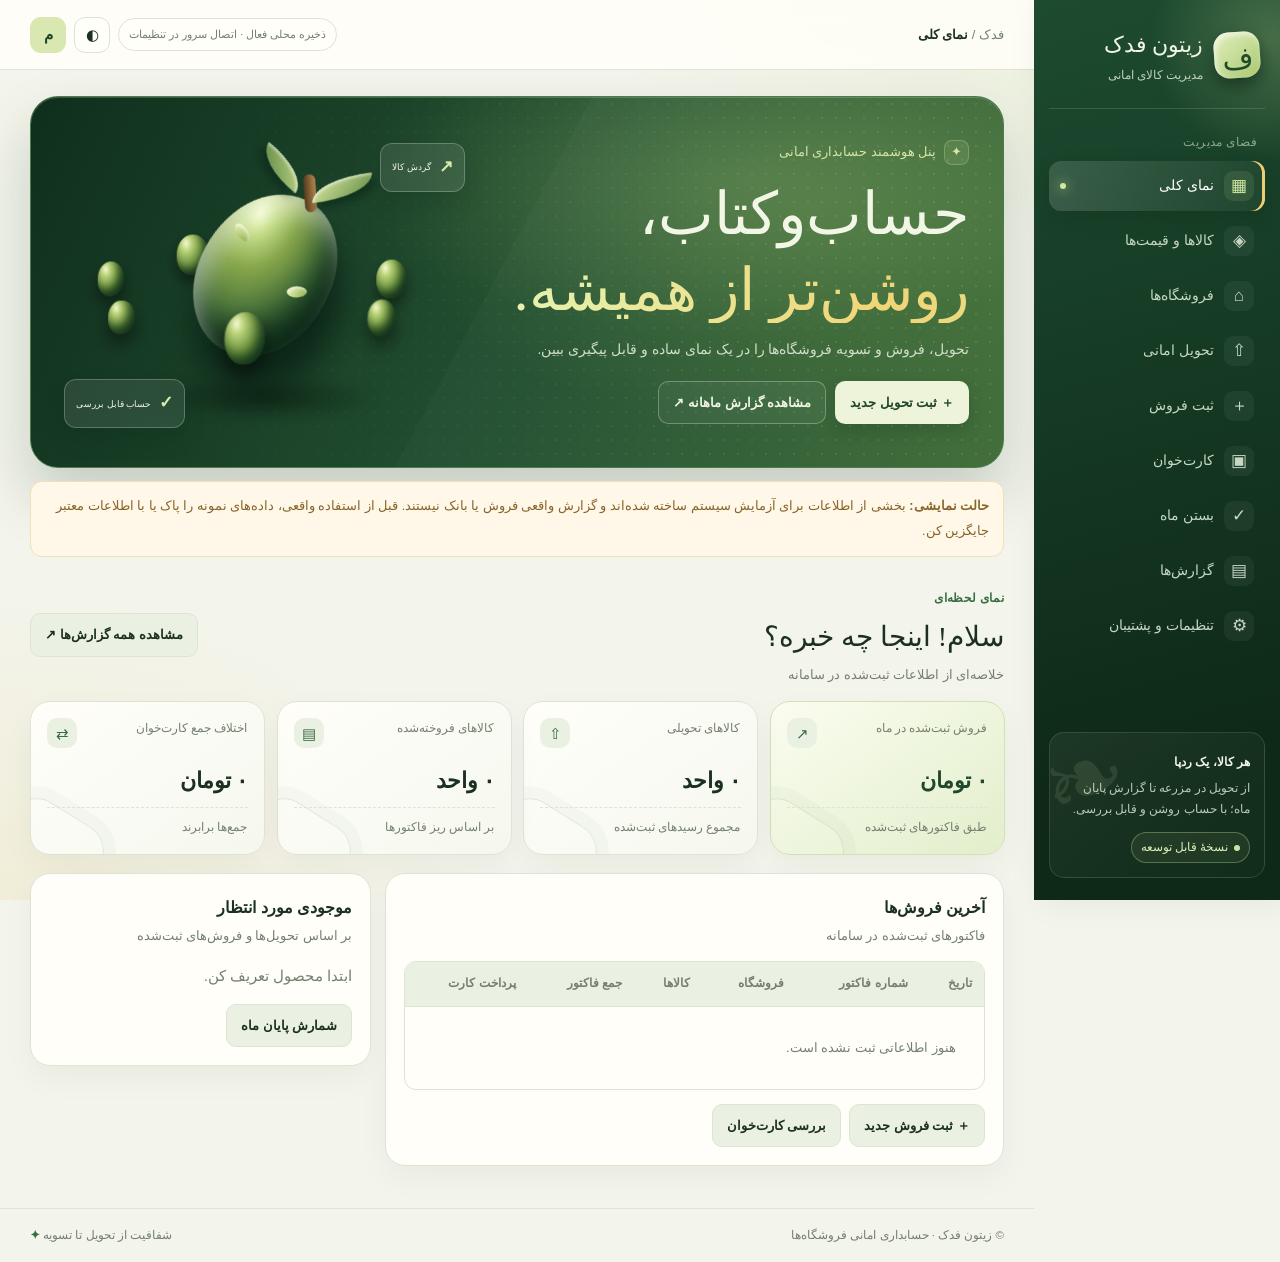
==== apps/panel/index.html @ b3a3ecbc "feat: add updateable storefront, accounting panel, and API foundation" ====
<!doctype html>
<html lang="fa" dir="rtl" data-theme="light">
<head>
<meta charset="utf-8"><meta name="viewport" content="width=device-width,initial-scale=1,viewport-fit=cover">
<meta name="theme-color" content="#173d27"><title>زیتون فدک | سامانه مدیریت امانی</title>
<link rel="stylesheet" href="assets/css/panel.css">
</head>
<body>
<div class="app">
<aside class="sidebar"><div class="brand"><div class="brandmark">ف</div><div><strong>زیتون فدک</strong><small>مدیریت کالای امانی</small></div></div><div class="side-label">فضای مدیریت</div><nav class="nav" id="sideNav"></nav><div class="side-bottom"><b>هر کالا، یک ردپا</b><p>از تحویل در مزرعه تا گزارش پایان ماه؛ با حساب روشن و قابل بررسی.</p><span class="env-badge"><i></i> نسخهٔ قابل توسعه</span></div></aside>
<main class="main"><header class="topbar"><div class="crumb">فدک <span> / </span> <b id="crumbTitle">نمای کلی</b></div><div class="top-actions"><span class="local-status">ذخیره محلی فعال · اتصال سرور در تنظیمات</span><button class="theme-btn" id="themeBtn" title="تغییر پوسته" aria-label="تغییر پوسته">◐</button><div class="user-bubble" title="پنل مدیریت">م</div></div></header><div class="content" id="content"></div><footer class="footer"><span>© زیتون فدک · حسابداری امانی فروشگاه‌ها</span><span>شفافیت از تحویل تا تسویه <b>✦</b></span></footer></main>
</div><nav class="mobile-nav" id="mobileNav"></nav><div id="toast" class="toast hidden" role="status" aria-live="polite"></div>
<input type="file" id="backupInput" accept="application/json,.json" class="hidden"><input type="file" id="csvInput" accept=".csv,text/csv" class="hidden">
<script src="assets/js/panel.js"></script>
<script src="assets/js/panel-effects.js"></script>
</body>
</html>
---- apps/panel/assets/css/panel.css ----
:root{color-scheme:light;--bg:#f3f4eb;--surface:#fffef9;--surface2:#eaf0e2;--text:#1b3021;--muted:#74806f;--line:#dce4d5;--green:#245234;--green2:#376e43;--lime:#cce39a;--gold:#d8b969;--red:#b94439;--redbg:#fff0ec;--ok:#2f794c;--shadow:0 12px 32px #1939210b;--in:#fbfcf7}
:root[data-theme="dark"]{color-scheme:dark;--bg:#101b14;--surface:#19281e;--surface2:#24372a;--text:#eff5e9;--muted:#a6b6a3;--line:#364b39;--green:#9fca8b;--green2:#b7d69b;--lime:#cce39a;--gold:#e3c879;--red:#ff9f91;--redbg:#3a2421;--ok:#95d5a2;--shadow:0 12px 32px #0002;--in:#17251b}
*{box-sizing:border-box}html,body{margin:0;min-height:100%;background:var(--bg);color:var(--text);font-family:Tahoma,"Segoe UI",sans-serif;font-size:14px;line-height:1.75}body{background-image:radial-gradient(ellipse at 92% 0%,#d8e6bd48 0,transparent 34%)}button,input,select,textarea{font:inherit}button{cursor:pointer}button:focus-visible,input:focus-visible,select:focus-visible,textarea:focus-visible{outline:3px solid #9fbe75;outline-offset:2px}button:disabled{opacity:.5;cursor:not-allowed}a{color:inherit;text-decoration:none}.app{display:flex;min-height:100vh}.sidebar{width:246px;flex:0 0 246px;background:linear-gradient(160deg,#1b472d,#102c1c 80%);color:#f3f6e9;padding:22px 15px;display:flex;flex-direction:column;position:relative;overflow:hidden;z-index:5;box-shadow:8px 0 35px #112c1b12}.brand{display:flex;align-items:center;gap:11px;padding:3px 5px 23px;border-bottom:1px solid #ffffff21}.brandmark{width:46px;height:46px;border-radius:15px;background:linear-gradient(140deg,#e2efbf,#a9c96e);color:#204a2c;display:grid;place-items:center;font-size:27px;font-weight:900;box-shadow:inset 2px 3px 6px #ffffffa6,0 8px 18px #061d1190;transform:rotate(-4deg)}.brand strong{display:block;font-size:17px}.brand small{display:block;color:#bdcfba;font-size:10px}.side-label{font-size:10px;color:#8da98c;margin:23px 8px 8px;letter-spacing:.4px}.nav{display:grid;gap:5px}.nav button{border:0;background:transparent;color:#c6d8c4;border-radius:12px;padding:10px 11px;display:flex;align-items:center;gap:10px;text-align:right;width:100%;font-size:12px;position:relative;transition:.2s}.nav button:hover{background:#ffffff13;color:#fff;transform:translateX(-2px)}.nav button.active{background:linear-gradient(100deg,#ffffff1c,#ffffff08);color:#fff;box-shadow:inset -3px 0 #cbe69a}.nav .icon{width:30px;height:30px;display:grid;place-items:center;border-radius:9px;background:#ffffff0d;font-size:17px;flex:none}.nav button.active .icon{color:#d3eaa0;background:#cbe69a1c}.nav .dot{margin-right:auto;width:6px;height:6px;border-radius:50%;background:#d0e79d;box-shadow:0 0 12px #d0e79d}.side-bottom{margin-top:auto;border:1px solid #ffffff20;border-radius:15px;padding:14px;background:linear-gradient(140deg,#ffffff10,#ffffff04);position:relative;overflow:hidden}.side-bottom:after{content:"❧";position:absolute;left:-8px;top:-44px;font-size:100px;color:#e2efb21b;transform:rotate(-20deg)}.side-bottom b{font-size:12px;position:relative}.side-bottom p{margin:4px 0 12px;font-size:10px;color:#b8cdb5;position:relative}.env-badge{display:inline-flex;gap:6px;align-items:center;border:1px solid #cbe69a54;color:#deefb8;background:#cbe69a11;border-radius:20px;padding:4px 9px;font-size:10px}.env-badge i{display:inline-block;width:6px;height:6px;background:#cbe69a;border-radius:50%}
.main{flex:1;min-width:0;display:flex;flex-direction:column}.topbar{height:70px;display:flex;align-items:center;justify-content:space-between;gap:14px;padding:0 30px;border-bottom:1px solid var(--line);background:color-mix(in srgb,var(--surface) 88%,transparent);backdrop-filter:blur(14px);position:sticky;top:0;z-index:4}.crumb{font-size:12px;color:var(--muted)}.crumb b{color:var(--text);font-weight:700}.top-actions{display:flex;align-items:center;gap:8px}.local-status{font-size:10px;border:1px solid var(--line);border-radius:50px;padding:6px 10px;background:var(--surface);color:var(--muted);white-space:nowrap}.theme-btn,.user-bubble{width:36px;height:36px;display:grid;place-items:center;border:1px solid var(--line);border-radius:11px;background:var(--surface);color:var(--text)}.user-bubble{border:0;background:#d8e8b0;color:#23472b;font-weight:bold}.content{max-width:1600px;width:100%;margin:auto;padding:26px 30px 28px;flex:1}.footer{display:flex;justify-content:space-between;gap:10px;padding:16px 30px;border-top:1px solid var(--line);font-size:10px;color:var(--muted)}.footer b{color:var(--green2)}
.hero{display:flex;align-items:center;justify-content:space-between;gap:20px;min-height:260px;padding:30px 34px;border:1px solid #416843;border-radius:23px;position:relative;isolation:isolate;overflow:hidden;background:linear-gradient(115deg,#153823 0%,#285435 55%,#47703b 100%);color:#f1f6e5;box-shadow:0 23px 45px #16381f20,inset 0 1px #ffffff26}.hero:before{content:"";position:absolute;inset:0;z-index:-1;background:radial-gradient(ellipse at 73% 22%,#d3e9a826,transparent 39%),linear-gradient(118deg,transparent 48%,#ffffff06 48%)}.hero:after{content:"";position:absolute;inset:0;z-index:-1;opacity:.11;background-image:radial-gradient(#f2f8e1 1px,transparent 1px);background-size:14px 14px;mask-image:linear-gradient(90deg,transparent,#000)}.hero-copy{max-width:620px;z-index:1}.eyebrow{font-size:11px;color:#d5e6a7;display:flex;align-items:center;gap:8px;margin-bottom:12px}.eyebrow span{display:grid;place-items:center;width:25px;height:25px;border:1px solid #d5e6a747;background:#d5e6a71b;border-radius:8px}.hero h1{font-size:clamp(28px,3vw,42px);line-height:1.42;margin:0;letter-spacing:-.9px}.hero h1 em{font-style:normal;color:#d4e99c}.hero p{font-size:12px;color:#d2dfcc;margin:7px 0 19px}.hero-actions{display:flex;gap:9px;flex-wrap:wrap}.hero-art{width:285px;height:210px;flex:none;position:relative;perspective:800px}.orbit{position:absolute;border:1px solid #d7e7aa65;border-radius:50%;width:248px;height:130px;left:20px;top:43px;transform:rotate(-25deg)}.orbit.o2{width:190px;height:190px;left:50px;top:12px;transform:rotate(38deg);border-color:#f6eccb32}.olive{position:absolute;width:116px;height:144px;left:90px;top:30px;border-radius:55% 45% 54% 46%;background:radial-gradient(ellipse at 27% 18%,#e7f3bc 0,#bad37e 11%,#819e47 29%,#436b33 54%,#1b422b 79%,#0c291a 100%);transform:rotate(29deg) rotateY(-18deg);box-shadow:inset 10px 12px 18px #fff8,inset -13px -16px 23px #092515c7,14px 25px 27px #071f16a1;animation:floatOlive 5s ease-in-out infinite}.olive:before{content:"";position:absolute;width:12px;height:37px;left:61px;top:-25px;border-radius:8px;background:linear-gradient(90deg,#51381e,#a57b47);transform:rotate(-31deg)}.olive:after{content:"";position:absolute;width:51px;height:22px;border-radius:100% 0 100% 0;background:linear-gradient(135deg,#d7e9a0,#638644);top:-31px;left:61px;transform:rotate(-23deg);box-shadow:inset 1px 2px 3px #ffffff83,3px 5px 7px #0a2719a8}.olive .fruit{position:absolute;width:17px;height:10px;border-radius:50%;background:linear-gradient(120deg,#eff5b6,#8cad4d);box-shadow:inset 1px 2px 3px #fff9}.olive .f1{left:17px;top:45px;transform:rotate(33deg)}.olive .f2{right:18px;top:76px;transform:rotate(-25deg)}.olive .f3{left:51px;bottom:20px;transform:rotate(13deg)}.glass-chip{position:absolute;z-index:2;display:flex;align-items:center;gap:8px;padding:8px 11px;border:1px solid #ffffff3d;border-radius:12px;background:#ffffff18;backdrop-filter:blur(12px);box-shadow:0 12px 22px #071f1628;color:#d9edab;font-weight:bold;font-size:16px}.glass-chip small{font-size:9px;color:#f3f6e9;font-weight:500}.chip-a{right:0;top:16px}.chip-b{bottom:9px;left:-1px}@keyframes floatOlive{0%,100%{translate:0 0}50%{translate:0 -8px}}
.btn{display:inline-flex;align-items:center;justify-content:center;gap:6px;min-height:39px;padding:9px 14px;border-radius:10px;border:1px solid transparent;background:linear-gradient(140deg,#2d603a,#214a2d);color:#fff;font-size:11px;font-weight:700;transition:transform .18s,box-shadow .18s}.btn:hover{transform:translateY(-2px);box-shadow:0 8px 18px #18391f20}.btn.light{background:#edf4d9;color:#22472b;box-shadow:0 7px 15px #0a21132b}.btn.ghost-light{background:#ffffff0c;color:#f0f5e5;border-color:#ffffff48}.btn.soft{background:var(--surface2);border-color:var(--line);color:var(--text)}.btn.danger{background:var(--redbg);color:var(--red);border-color:var(--line)}.btn.small{min-height:30px;padding:5px 9px;font-size:10px}.section-head{display:flex;justify-content:space-between;align-items:center;gap:12px;margin:26px 0 14px}.section-head h2{font-size:20px;margin:2px 0;letter-spacing:-.5px}.section-head p{margin:0;color:var(--muted);font-size:11px}.kicker{font-size:10px;font-weight:800;letter-spacing:.3px;color:var(--green2)}.dark .kicker{color:#bad79e}.kpis{display:grid;grid-template-columns:repeat(4,minmax(0,1fr));gap:12px;margin-bottom:18px}.kpi{padding:16px;border:1px solid var(--line);border-radius:16px;background:linear-gradient(145deg,var(--surface),color-mix(in srgb,var(--surface2) 45%,var(--surface)));box-shadow:var(--shadow);position:relative;overflow:hidden;min-width:0;transition:transform .2s,box-shadow .2s}.kpi:hover{transform:translateY(-3px) rotateX(1deg);box-shadow:0 17px 32px #18371b16}.kpi:after{content:"";position:absolute;bottom:-55px;left:-38px;width:100px;height:100px;border:1px solid color-mix(in srgb,var(--green2) 13%,transparent);border-radius:28px;transform:rotate(32deg);box-shadow:0 0 0 12px color-mix(in srgb,var(--green2) 3%,transparent)}.kpi.highlight{background:linear-gradient(145deg,#f7fae9,#e6f0d4);color:#20492b;border-color:#d0e0b7}.kpi.alert{border-color:#edd8b4;background:linear-gradient(145deg,var(--surface),#fff3dc)}.kpi-top{display:flex;justify-content:space-between;gap:8px;color:var(--muted);font-size:10px;position:relative;z-index:1}.kpi-top i{display:grid;place-items:center;width:30px;height:30px;border-radius:10px;background:var(--surface2);color:var(--green2);font-style:normal;font-size:15px}.kpi strong{font-size:clamp(15px,1.7vw,23px);display:block;margin:13px 0 7px;overflow-wrap:anywhere;position:relative;z-index:1;letter-spacing:-.4px}.kpi strong small{font-size:10px;margin-right:4px;color:var(--muted);font-weight:500}.kpi-foot{border-top:1px dashed var(--line);padding-top:9px;color:var(--muted);font-size:10px;position:relative;z-index:1}.cols{display:grid;grid-template-columns:minmax(0,1.45fr) minmax(270px,.8fr);gap:14px;align-items:start}.panel{background:var(--surface);border:1px solid var(--line);border-radius:18px;padding:18px;margin-bottom:14px;min-width:0;box-shadow:var(--shadow)}.panel-head{display:flex;justify-content:space-between;align-items:center;gap:10px;margin-bottom:14px}.panel-head h3{font-size:14px;margin:2px 0}.panel-head p{font-size:10px;color:var(--muted);margin:0}.text-button{background:transparent;border:0;color:var(--green2);font-size:11px;font-weight:700}.dark .text-button{color:#bfdca5}.stock-item{display:flex;align-items:center;gap:10px;margin:15px 0}.stock-icon{width:36px;height:36px;display:grid;place-items:center;border-radius:11px;background:var(--surface2);border:1px solid var(--line);color:var(--green2);font-size:18px;flex:none}.stock-info{flex:1;min-width:0}.stock-info-top{display:flex;justify-content:space-between;gap:8px;font-size:10px}.stock-info-top b{font-size:11px;white-space:normal}.stock-info-top span{white-space:nowrap;color:var(--muted)}.bar{height:6px;background:var(--surface2);border-radius:20px;overflow:hidden;margin-top:7px}.bar span{height:100%;display:block;border-radius:20px;background:linear-gradient(90deg,#78964a,#c5df8b)}
.table-wrap{width:100%;overflow:auto;border:1px solid var(--line);border-radius:12px;-webkit-overflow-scrolling:touch}.data-table{border-collapse:collapse;width:100%;font-size:11px;white-space:nowrap}.data-table th,.data-table td{text-align:right;padding:11px 12px;border-bottom:1px solid var(--line)}.data-table th{background:var(--surface2);color:var(--muted);font-weight:700}.data-table tbody tr:last-child td{border-bottom:0}.data-table tbody tr:hover{background:color-mix(in srgb,var(--surface2) 45%,transparent)}.empty{padding:28px!important;text-align:center;color:var(--muted);white-space:normal!important;line-height:2}.muted{color:var(--muted)}.badge{display:inline-flex;align-items:center;gap:5px;padding:3px 8px;border-radius:30px;background:var(--surface2);color:var(--muted);font-size:10px;font-weight:700}.badge.ok{background:#e5f2e5;color:#317448}.badge.warn{background:#fff0d9;color:#956322}.badge.bad{background:var(--redbg);color:var(--red)}.notice{border:1px solid #d5e5c5;background:#f0f6e6;color:#405a34;border-radius:12px;padding:12px 14px;font-size:11px;line-height:2;margin:13px 0}.notice.warn{border-color:#efdfba;background:#fff7e7;color:#88642a}.dark .notice{background:#203524;color:#c9e4b8;border-color:#35553a}.dark .notice.warn{background:#382f20;color:#f0d89d;border-color:#5b4d2f}.form-grid{display:grid;grid-template-columns:repeat(2,minmax(0,1fr));gap:13px;margin:14px 0}.field{display:flex;flex-direction:column;gap:6px;min-width:0}.field.full{grid-column:1/-1}.field label,.field>span{font-size:11px;font-weight:700}.field input,.field select,.field textarea,.form-control{width:100%;min-width:0;background:var(--in);border:1px solid var(--line);border-radius:10px;padding:10px 11px;color:var(--text);font-size:12px}.field input:focus,.field select:focus,.field textarea:focus{border-color:#88a965;box-shadow:0 0 0 3px #90b46720;outline:0}.field textarea{min-height:84px;resize:vertical}.form-actions{display:flex;gap:8px;flex-wrap:wrap;margin-top:14px}.form-actions .btn{min-width:120px}.inline-form{display:flex;gap:8px;flex-wrap:wrap;margin:12px 0 16px}.inline-form input{flex:1;min-width:160px;background:var(--in);border:1px solid var(--line);border-radius:10px;padding:10px 12px;color:var(--text)}.metric-row{display:grid;grid-template-columns:repeat(3,minmax(0,1fr));gap:10px;margin-bottom:13px}.metric{background:var(--surface2);border:1px solid var(--line);border-radius:12px;padding:12px;min-width:0}.metric small{display:block;font-size:10px;color:var(--muted)}.metric b{display:block;margin-top:5px;font-size:15px;overflow-wrap:anywhere}.store-grid,.settings-grid{display:grid;grid-template-columns:repeat(2,minmax(0,1fr));gap:12px}.store-card,.settings-card{border:1px solid var(--line);border-radius:15px;padding:15px;background:var(--surface2)}.store-card-head{display:flex;align-items:start;gap:11px}.store-avatar{width:40px;height:40px;display:grid;place-items:center;border-radius:13px;background:linear-gradient(140deg,#e0edbd,#bed68d);color:#285133;font-size:20px;flex:none}.store-card h3,.settings-card h3{margin:0;font-size:13px}.store-card p,.settings-card p{margin:3px 0 10px;color:var(--muted);font-size:10px}.store-stats{display:grid;grid-template-columns:1fr 1fr;gap:8px;border-top:1px dashed var(--line);padding-top:11px;margin-top:12px}.store-stats small{display:block;color:var(--muted);font-size:10px}.store-stats b{display:block;font-size:12px}.sale-line{border:1px solid var(--line);background:var(--surface2);border-radius:12px;padding:12px;margin:9px 0}.sale-line-top{display:flex;justify-content:space-between;align-items:center;margin-bottom:8px;font-size:11px;font-weight:700}.sale-line-grid{display:grid;grid-template-columns:minmax(160px,2fr) 1fr 1fr;gap:9px;align-items:end}.sale-line-grid label{font-size:10px;color:var(--muted);display:grid;gap:5px}.sale-line-grid input,.sale-line-grid select{width:100%;min-width:0;padding:9px;border:1px solid var(--line);border-radius:9px;background:var(--in);color:var(--text)}.line-total{font-size:11px;font-weight:800;color:var(--green2);margin-top:8px;text-align:left}.total-strip{display:flex;justify-content:space-between;align-items:center;background:var(--surface2);border:1px solid var(--line);padding:13px 15px;border-radius:12px;margin-top:13px}.total-strip strong{font-size:18px;color:var(--green2)}.match-card{display:flex;align-items:center;gap:12px;padding:17px;border-radius:14px;margin:13px 0;border:1px solid var(--line)}.match-card .match-icon{width:40px;height:40px;display:grid;place-items:center;border-radius:12px;font-size:19px;font-weight:900;flex:none}.match-card h3{font-size:13px;margin:0}.match-card p{margin:2px 0;font-size:20px;font-weight:800}.match-card small{font-size:10px}.match-card.good{background:#eaf6e9;color:#2d6e3a;border-color:#d0e5ce}.match-card.good .match-icon{background:#d2e9d0}.match-card.bad{background:#fff2e1;color:#8b5b23;border-color:#efdbbc}.match-card.bad .match-icon{background:#f3dfc1}.settings-icon{width:39px;height:39px;border-radius:12px;background:var(--surface);border:1px solid var(--line);display:grid;place-items:center;font-size:19px;color:var(--green2);margin-bottom:10px}.settings-card .btn{margin-top:3px}.toast{position:fixed;z-index:20;left:18px;bottom:18px;max-width:min(420px,calc(100vw - 36px));border:1px solid #426d44;background:#173d27;color:#f7f8ee;border-radius:12px;padding:12px 16px;box-shadow:0 14px 35px #0002;font-size:12px}.mobile-nav{display:none}.hidden{display:none!important}.red-text{color:var(--red)!important}.green-text{color:var(--ok)!important}
@media(max-width:1120px){.sidebar{width:218px;flex-basis:218px}.content{padding:23px}.topbar{padding:0 23px}.hero{padding:25px}.hero-art{width:245px;scale:.87;transform-origin:center right}.kpis{grid-template-columns:repeat(2,minmax(0,1fr))}}
@media(max-width:800px){.sidebar{width:190px;flex-basis:190px;padding:18px 10px}.nav button{gap:7px}.hero-art{width:210px;scale:.75;margin-left:-20px}.hero{min-height:245px;padding:22px}.hero h1{font-size:30px}.cols{grid-template-columns:1fr}.stock-panel{display:grid;grid-template-columns:repeat(2,minmax(0,1fr));gap:0 12px}.stock-panel .panel-head{grid-column:1/-1}}
@media(max-width:620px){.app{display:block;padding-bottom:68px}.sidebar{display:none}.topbar{height:58px;padding:0 12px}.topbar .crumb{font-size:10px}.top-actions{gap:6px}.local-status{font-size:9px;padding:5px 7px}.theme-btn,.user-bubble{width:32px;height:32px;border-radius:9px}.content{padding:12px 10px 22px}.hero{display:block;padding:19px 16px;border-radius:19px;min-height:0}.hero h1{font-size:29px}.hero p{font-size:10px;max-width:290px}.hero-actions{gap:7px}.hero .btn{font-size:10px;padding:9px 10px}.hero-art{width:100%;max-width:290px;height:135px;scale:.72;transform-origin:center;margin:1px auto -5px}.hero-art .olive{top:0}.section-head{margin:20px 1px 12px;align-items:flex-start}.section-head h2{font-size:17px}.section-head p{font-size:10px}.section-head .btn{font-size:9px;padding:8px}.kpis{gap:8px}.kpi{padding:11px;border-radius:13px}.kpi-top{font-size:9px}.kpi-top i{width:25px;height:25px}.kpi strong{font-size:clamp(14px,4.1vw,19px);margin:10px 0 6px}.kpi-foot{font-size:9px;padding-top:7px}.panel{padding:12px;border-radius:14px;margin-bottom:10px}.panel-head h3{font-size:12px}.panel-head p{font-size:9px}.data-table{font-size:10px}.data-table th,.data-table td{padding:9px 10px}.stock-panel{display:block}.form-grid{grid-template-columns:1fr;gap:10px}.field.full{grid-column:auto}.field input,.field select,.field textarea{font-size:16px;min-height:43px}.form-actions .btn{flex:1 1 100%;width:100%}.inline-form{flex-direction:column}.inline-form input,.inline-form .btn{width:100%;min-width:0}.store-grid,.settings-grid{grid-template-columns:1fr}.sale-line-grid{grid-template-columns:1fr 1fr}.sale-line-grid label:first-child{grid-column:1/-1}.metric-row{grid-template-columns:1fr 1fr}.metric:last-child:nth-child(odd){grid-column:1/-1}.footer{padding:12px 10px;font-size:9px;flex-wrap:wrap}.mobile-nav{position:fixed;bottom:0;left:0;right:0;z-index:8;display:flex;justify-content:space-around;gap:2px;padding:5px 3px calc(5px + env(safe-area-inset-bottom));height:67px;background:color-mix(in srgb,var(--surface) 94%,transparent);border-top:1px solid var(--line);backdrop-filter:blur(15px)}.mobile-nav button{flex:1;min-width:0;display:flex;flex-direction:column;align-items:center;justify-content:center;gap:2px;border:0;border-radius:9px;background:transparent;color:var(--muted);font-size:8px;padding:3px 0}.mobile-nav button span{font-size:18px;line-height:1.25}.mobile-nav button.active{color:var(--green2);background:var(--surface2);font-weight:bold}.toast{left:9px;right:9px;bottom:75px;max-width:none}.match-card{padding:13px}.match-card p{font-size:17px}}
@media(prefers-reduced-motion:reduce){*,*:before,*:after{animation:none!important;transition:none!important;scroll-behavior:auto!important}}

/* ===== Upgrade layer: fonts, 3D, motion, dark fixes ===== */
:root{--display:Georgia,Tahoma,serif;--ui:Tahoma,"Segoe UI",Arial,sans-serif;--gold2:#ecce73}
html,body{font-family:var(--ui);font-size:15px;line-height:1.8}
button,input,select,textarea{font-family:var(--ui)}
body{background-image:radial-gradient(1100px 600px at 95% -10%,#cfe3a355,transparent 60%),radial-gradient(800px 520px at 0% 100%,#ead9a244,transparent 60%);background-attachment:fixed}
:root[data-theme="dark"] body{background-image:radial-gradient(1000px 600px at 95% -10%,#2f4a2e55,transparent 60%),radial-gradient(800px 520px at 0% 100%,#4a3f1e30,transparent 60%)}
::selection{background:#cce39a;color:#16301f}
::-webkit-scrollbar{width:10px;height:10px}::-webkit-scrollbar-thumb{background:color-mix(in srgb,var(--green2) 35%,transparent);border-radius:10px;border:2px solid transparent;background-clip:padding-box}
code{font-family:ui-monospace,Menlo,monospace;direction:ltr;display:inline-block;background:var(--surface2);padding:0 7px;border-radius:6px}
html.theming *{transition:background-color .45s,color .45s,border-color .45s!important}
/* readable sizes */
.btn{font-size:13px;min-height:42px;position:relative;overflow:hidden}.btn.small{font-size:12px;min-height:32px}
.btn:not(.soft):not(.danger):not(.light):not(.ghost-light){background:linear-gradient(135deg,#34703f,#1f4a2c);box-shadow:0 6px 16px #1c46281f,inset 0 1px #ffffff2e}
.btn:after{content:"";position:absolute;top:0;bottom:0;width:40%;left:-60%;background:linear-gradient(100deg,transparent,#ffffff40,transparent);transform:skewX(-20deg);transition:left .6s}
.btn:hover:after{left:130%}.btn:active{transform:translateY(0) scale(.97)}
.data-table{font-size:13px}.data-table th{font-size:12px}.field label,.field>span{font-size:12.5px}
.field input,.field select,.field textarea,.form-control{font-size:13.5px;transition:border-color .2s,box-shadow .2s,background .2s}
.badge{font-size:11.5px}.kpi-top,.kpi-foot{font-size:11.5px}.panel-head p,.section-head p,.notice,.metric small{font-size:12.5px}
.panel-head h3{font-size:16px;font-weight:700}.store-card h3,.settings-card h3{font-size:15px}.store-card p,.settings-card p,.store-stats small{font-size:12px}
.nav button{font-size:13.5px}.side-label,.side-bottom p,.env-badge,.brand small{font-size:11.5px}.stock-info-top{font-size:12px}.stock-info-top b{font-size:13px}
.crumb{font-size:13px}.local-status{font-size:11px}.footer{font-size:11.5px}.sale-line-grid label{font-size:11.5px}.eyebrow{font-size:12.5px}.text-button{font-size:12.5px}
.kicker{font-size:12px;font-weight:700}.metric b{font-size:16px}
/* display type */
.hero h1{font-family:var(--display);font-weight:400;font-size:clamp(36px,4.6vw,64px);line-height:1.3;letter-spacing:0}
.hero h1 em{background:linear-gradient(100deg,#e6f3b0,#f1d576,#d4e99c,#f1d576);background-size:250% 100%;-webkit-background-clip:text;background-clip:text;color:transparent;animation:shimmer 6s linear infinite}
.hero p{font-size:14px;max-width:460px}
.section-head h2{font-family:var(--display);font-weight:400;font-size:28px;letter-spacing:0}
.kpi strong{font-weight:800;font-variant-numeric:tabular-nums}.brand strong{font-family:var(--display);font-weight:400;font-size:22px}
.brandmark{font-family:var(--display);font-weight:400;font-size:30px;animation:sway 6s ease-in-out infinite}
/* sidebar */
.sidebar{position:sticky;top:0;height:100vh;align-self:flex-start;overflow-y:auto;background:linear-gradient(165deg,#1d4b30,#0e2918 82%)}
.sidebar:before{content:"";position:absolute;width:260px;height:260px;right:-120px;top:-90px;border-radius:50%;background:radial-gradient(circle,#cce39a40,transparent 65%);animation:aurora 9s ease-in-out infinite;pointer-events:none}
.nav button.active{background:linear-gradient(100deg,#ffffff24,#ffffff08);box-shadow:inset -3px 0 var(--gold2),0 8px 20px #0a1f1230}
.nav button:hover .icon{transform:translateZ(0) rotate(-8deg) scale(1.1)}.nav .icon{transition:transform .25s}
/* hero 3D */
.hero{min-height:340px;border-radius:28px;border-color:#4f7a4d;background:radial-gradient(600px 320px at 80% 30%,#6f9a4555,transparent 70%),linear-gradient(115deg,#0f2f1d 0%,#235031 55%,#3f6c37 100%);box-shadow:0 30px 60px #11331c33,inset 0 1px #ffffff2e}
.hero-art.scene{width:400px;height:310px;perspective:900px;scale:1}
.stage{position:absolute;inset:0;transform-style:preserve-3d;transform:rotateX(calc(var(--rx,0)*1deg)) rotateY(calc(var(--ry,0)*1deg));transition:transform .3s ease-out}
.floor{position:absolute;left:50%;top:80%;width:230px;height:46px;margin-left:-115px;border-radius:50%;background:radial-gradient(ellipse,#02100680,transparent 70%);filter:blur(5px)}
.ring{position:absolute;left:50%;top:52%;width:0;height:0;transform-style:preserve-3d;transform:rotateX(-16deg)}
.spin{position:absolute;left:0;top:0;transform-style:preserve-3d;animation:spin 26s linear infinite}
.slot{position:absolute;left:0;top:0;transform-style:preserve-3d;transform:rotateY(var(--a)) translateZ(150px)}
.cnt{transform-style:preserve-3d;transform:rotateY(calc(var(--a)*-1)) rotateX(16deg)}
.bead{display:block;position:absolute;width:calc(34px*var(--s));height:calc(44px*var(--s));margin:calc(-22px*var(--s)) 0 0 calc(-17px*var(--s));border-radius:52% 48% 54% 46%;background:radial-gradient(ellipse at 30% 22%,#f3f9cf,#b5cf74 20%,#668d3c 52%,#1d4b2b 84%,#0b2616);box-shadow:inset -4px -6px 9px #0a2514b0,0 9px 16px #0007;animation:spinr 26s linear infinite}
.big{position:absolute;left:50%;top:50%;width:132px;height:170px;margin:-92px 0 0 -66px;border-radius:55% 45% 54% 46%;background:radial-gradient(ellipse at 28% 18%,#f1f9c8 0,#c3dc86 11%,#86a64a 29%,#47713a 54%,#1c462c 79%,#0a2616 100%);transform:rotate(24deg);box-shadow:inset 12px 14px 22px #fff7,inset -16px -20px 28px #082414d0,18px 30px 34px #02100a99;animation:floaty 5s ease-in-out infinite}
.big .stem{position:absolute;width:12px;height:38px;left:68px;top:-27px;border-radius:8px;background:linear-gradient(90deg,#54391d,#b58650);transform:rotate(-28deg)}
.big .leaf{position:absolute;width:62px;height:24px;left:70px;top:-38px;border-radius:100% 0 100% 0;background:linear-gradient(135deg,#e1f0a6,#5d8640);transform:rotate(-30deg);box-shadow:inset 1px 2px 3px #fff8,4px 6px 9px #0a2719a8}
.big .leaf.l2{left:12px;top:-32px;transform:scaleX(-1) rotate(-24deg) rotate(10deg);width:52px;background:linear-gradient(135deg,#cfe392,#4e7a3a)}
.big .fruit{position:absolute;width:20px;height:11px;border-radius:50%;background:linear-gradient(120deg,#f3f8bf,#8dae4e);box-shadow:inset 1px 2px 3px #fff9}
.big .f1{left:18px;top:50px;transform:rotate(33deg)}.big .f2{right:20px;top:82px;transform:rotate(-25deg)}.big .f3{left:56px;bottom:24px;transform:rotate(13deg)}
.glass-chip{animation:floaty 6s ease-in-out infinite;font-size:17px}.chip-b{animation-delay:-3s}
/* cards: 3D tilt + shine */
.tilt{transform-style:preserve-3d;will-change:transform;position:relative;transition:transform .18s ease-out,box-shadow .25s}
.tilt:before{content:"";position:absolute;inset:0;border-radius:inherit;pointer-events:none;opacity:0;transition:opacity .25s;background:radial-gradient(260px circle at var(--mx,50%) var(--my,0%),#ffffff38,transparent 62%);z-index:2}
.tilt:hover:before{opacity:1}.tilt:hover{box-shadow:0 26px 44px #14341d26}
.kpi:hover{transform:none}.kpi{border-radius:20px}.kpi.highlight{background:linear-gradient(145deg,#fbfdf0,#e2eecb)}
.panel,.store-card,.settings-card{border-radius:20px}
.data-table tbody tr{transition:background .2s,transform .2s}.data-table tbody tr:hover{background:color-mix(in srgb,var(--gold) 14%,transparent)}
.bar span{background:linear-gradient(90deg,#6e9040,#cfe58f,#e8cf7a);transform-origin:right}
.toast:not(.hidden){animation:pop .4s cubic-bezier(.2,.9,.3,1.2)}.toast{border-radius:14px;font-size:13px}
/* page entrance (runs only on page change) */
.content.enter>*{animation:rise .65s cubic-bezier(.2,.8,.2,1) both;animation-delay:calc(var(--n,0)*70ms)}
.content.enter .bar span{animation:grow 1.1s .3s cubic-bezier(.2,.8,.2,1) both}
.content.enter .kpi{animation:flip .8s cubic-bezier(.2,.8,.2,1) both}
#splash{position:fixed;inset:0;z-index:99;display:grid;place-items:center;background:linear-gradient(160deg,#143a24,#0a2216);color:#eef5dc;transition:opacity .6s,visibility .6s}
#splash.off{opacity:0;visibility:hidden}#splash div{text-align:center;animation:rise .8s both}
#splash b{display:grid;place-items:center;width:84px;height:84px;margin:0 auto 14px;border-radius:26px;background:linear-gradient(140deg,#e8f3c6,#a9c96e);color:#204a2c;font:400 50px var(--display);box-shadow:0 20px 40px #0008,inset 2px 3px 8px #fffa;animation:sway 3s ease-in-out infinite}
#splash span{font:400 30px var(--display);letter-spacing:0}
/* dark-mode fixes (original used a non-existent .dark class) */
:root[data-theme="dark"] .kicker,:root[data-theme="dark"] .text-button{color:#bfdca5}
:root[data-theme="dark"] .kpi.highlight{background:linear-gradient(145deg,#2c4833,#1e3525);color:#eaf4dc;border-color:#3f6046}
:root[data-theme="dark"] .kpi.alert{background:linear-gradient(145deg,var(--surface),#3a3220);border-color:#5b4d2f}
:root[data-theme="dark"] .badge.ok{background:#1f3a28;color:#a3e2b3}:root[data-theme="dark"] .badge.warn{background:#3d3220;color:#f0d28a}
:root[data-theme="dark"] .match-card.good{background:#1d3a28;color:#a6e3b4;border-color:#2f5a3c}:root[data-theme="dark"] .match-card.bad{background:#3b2f1c;color:#f0cf93;border-color:#5b4a2a}
:root[data-theme="dark"] .match-card.good .match-icon{background:#2b5239}:root[data-theme="dark"] .match-card.bad .match-icon{background:#5a4626}
:root[data-theme="dark"] .btn.soft{color:var(--text)}:root[data-theme="dark"] .user-bubble{background:#34513a;color:#eaf4dc}
@keyframes spin{to{transform:rotateY(360deg)}}@keyframes spinr{to{transform:rotateY(-360deg)}}
@keyframes floaty{0%,100%{translate:0 0}50%{translate:0 -10px}}
@keyframes shimmer{to{background-position:-250% 0}}@keyframes sway{0%,100%{transform:rotate(-4deg) rotateY(-14deg)}50%{transform:rotate(-4deg) rotateY(14deg)}}
@keyframes aurora{0%,100%{transform:translate(0,0) scale(1)}50%{transform:translate(-40px,60px) scale(1.25)}}
@keyframes rise{from{opacity:0;transform:translateY(22px)}to{opacity:1;transform:none}}
@keyframes flip{from{opacity:0;transform:perspective(700px) rotateX(-28deg) translateY(18px)}to{opacity:1;transform:none}}
@keyframes grow{from{transform:scaleX(0)}to{transform:scaleX(1)}}@keyframes pop{from{opacity:0;transform:translateY(16px) scale(.92)}to{opacity:1;transform:none}}
@media(max-width:1120px){.hero-art.scene{width:330px;height:270px;scale:.9}}
@media(max-width:800px){.hero-art.scene{width:290px;scale:.8;margin-left:-20px}}
@media(max-width:620px){
 .sidebar{display:none}
 html,body{font-size:14.5px}
 .hero{min-height:0}.hero h1{font-size:38px}.hero p{font-size:13px;max-width:none}
 .hero-art.scene{width:100%;max-width:330px;height:250px;scale:.82;margin:0 auto -20px}
 .field input,.field select,.field textarea{font-size:16px}
 .section-head h2{font-size:23px}.data-table{font-size:12px}
 .mobile-nav{justify-content:flex-start;overflow-x:auto;scrollbar-width:none;gap:3px}.mobile-nav::-webkit-scrollbar{display:none}
 .mobile-nav button{flex:0 0 78px;font-size:10.5px}.mobile-nav button span{font-size:20px}
 .mobile-nav button.active{box-shadow:inset 0 -3px var(--gold)}
}
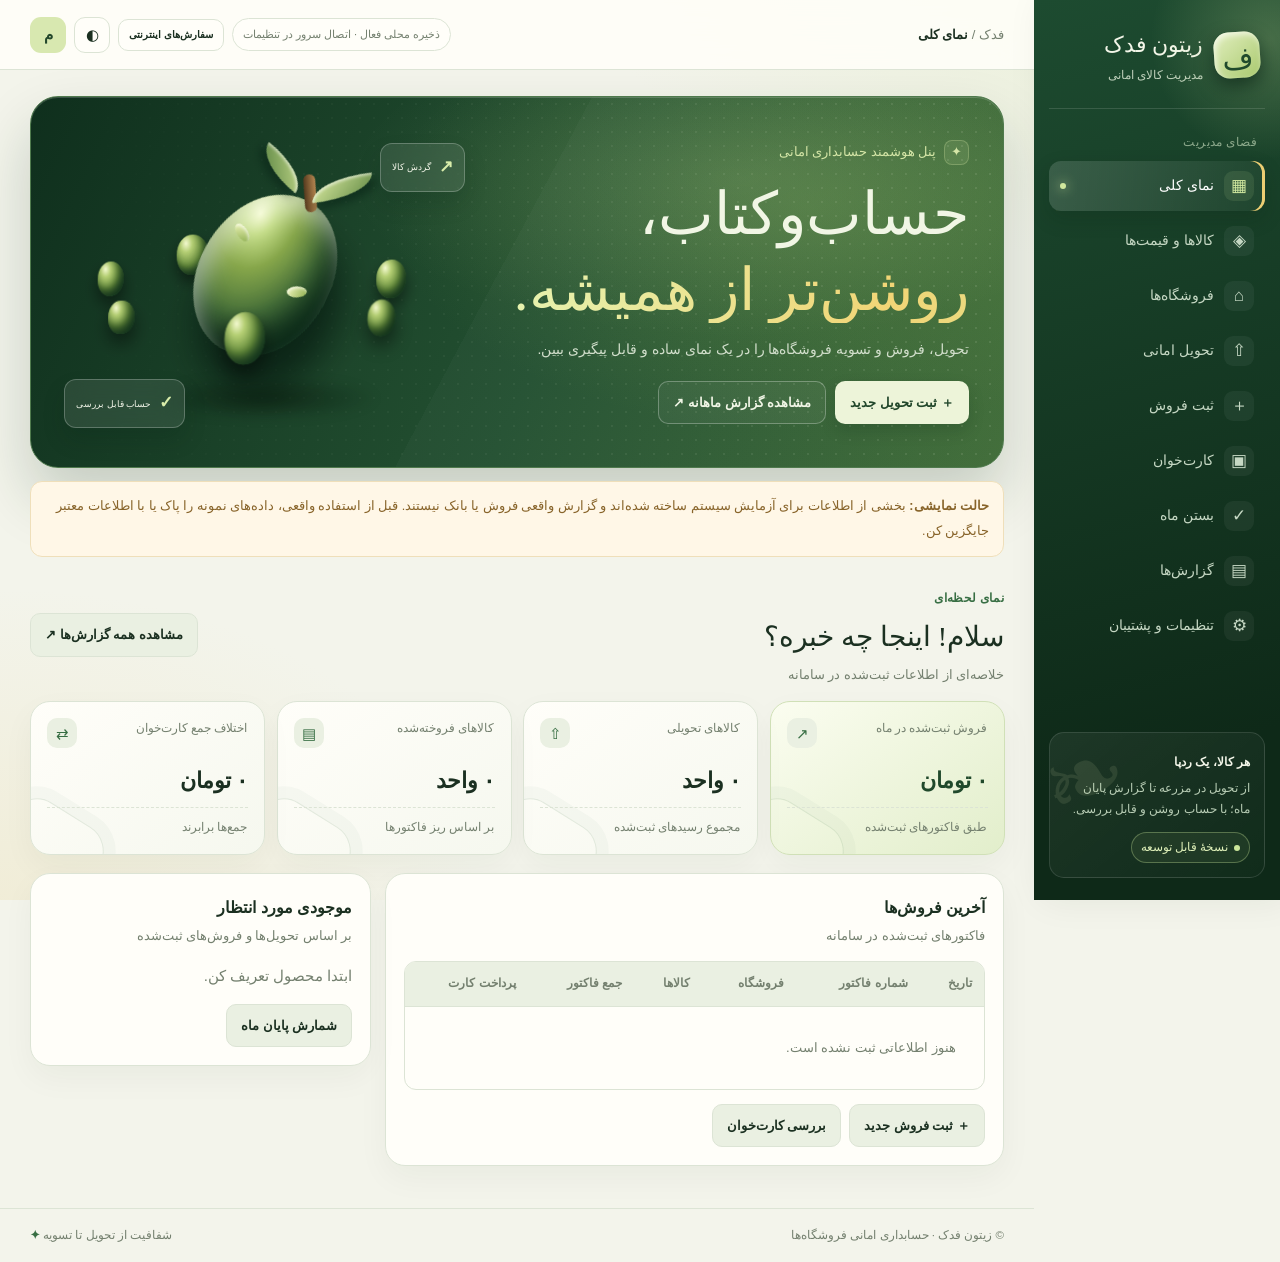
==== commit 4baa78c6: "feat: add online order management to the owner panel" ====
--- a/apps/panel/index.html
+++ b/apps/panel/index.html
@@ -8,7 +8,7 @@
 <body>
 <div class="app">
 <aside class="sidebar"><div class="brand"><div class="brandmark">ف</div><div><strong>زیتون فدک</strong><small>مدیریت کالای امانی</small></div></div><div class="side-label">فضای مدیریت</div><nav class="nav" id="sideNav"></nav><div class="side-bottom"><b>هر کالا، یک ردپا</b><p>از تحویل در مزرعه تا گزارش پایان ماه؛ با حساب روشن و قابل بررسی.</p><span class="env-badge"><i></i> نسخهٔ قابل توسعه</span></div></aside>
-<main class="main"><header class="topbar"><div class="crumb">فدک <span> / </span> <b id="crumbTitle">نمای کلی</b></div><div class="top-actions"><span class="local-status">ذخیره محلی فعال · اتصال سرور در تنظیمات</span><button class="theme-btn" id="themeBtn" title="تغییر پوسته" aria-label="تغییر پوسته">◐</button><div class="user-bubble" title="پنل مدیریت">م</div></div></header><div class="content" id="content"></div><footer class="footer"><span>© زیتون فدک · حسابداری امانی فروشگاه‌ها</span><span>شفافیت از تحویل تا تسویه <b>✦</b></span></footer></main>
+<main class="main"><header class="topbar"><div class="crumb">فدک <span> / </span> <b id="crumbTitle">نمای کلی</b></div><div class="top-actions"><span class="local-status">ذخیره محلی فعال · اتصال سرور در تنظیمات</span><a href="orders.html" style="display:inline-flex;align-items:center;justify-content:center;min-height:32px;padding:0 10px;border-radius:10px;border:1px solid var(--line);background:var(--surface);color:var(--text);text-decoration:none;font-size:10px;font-weight:700;white-space:nowrap">سفارش‌های اینترنتی</a><button class="theme-btn" id="themeBtn" title="تغییر پوسته" aria-label="تغییر پوسته">◐</button><div class="user-bubble" title="پنل مدیریت">م</div></div></header><div class="content" id="content"></div><footer class="footer"><span>© زیتون فدک · حسابداری امانی فروشگاه‌ها</span><span>شفافیت از تحویل تا تسویه <b>✦</b></span></footer></main>
 </div><nav class="mobile-nav" id="mobileNav"></nav><div id="toast" class="toast hidden" role="status" aria-live="polite"></div>
 <input type="file" id="backupInput" accept="application/json,.json" class="hidden"><input type="file" id="csvInput" accept=".csv,text/csv" class="hidden">
 <script src="assets/js/panel.js"></script>
